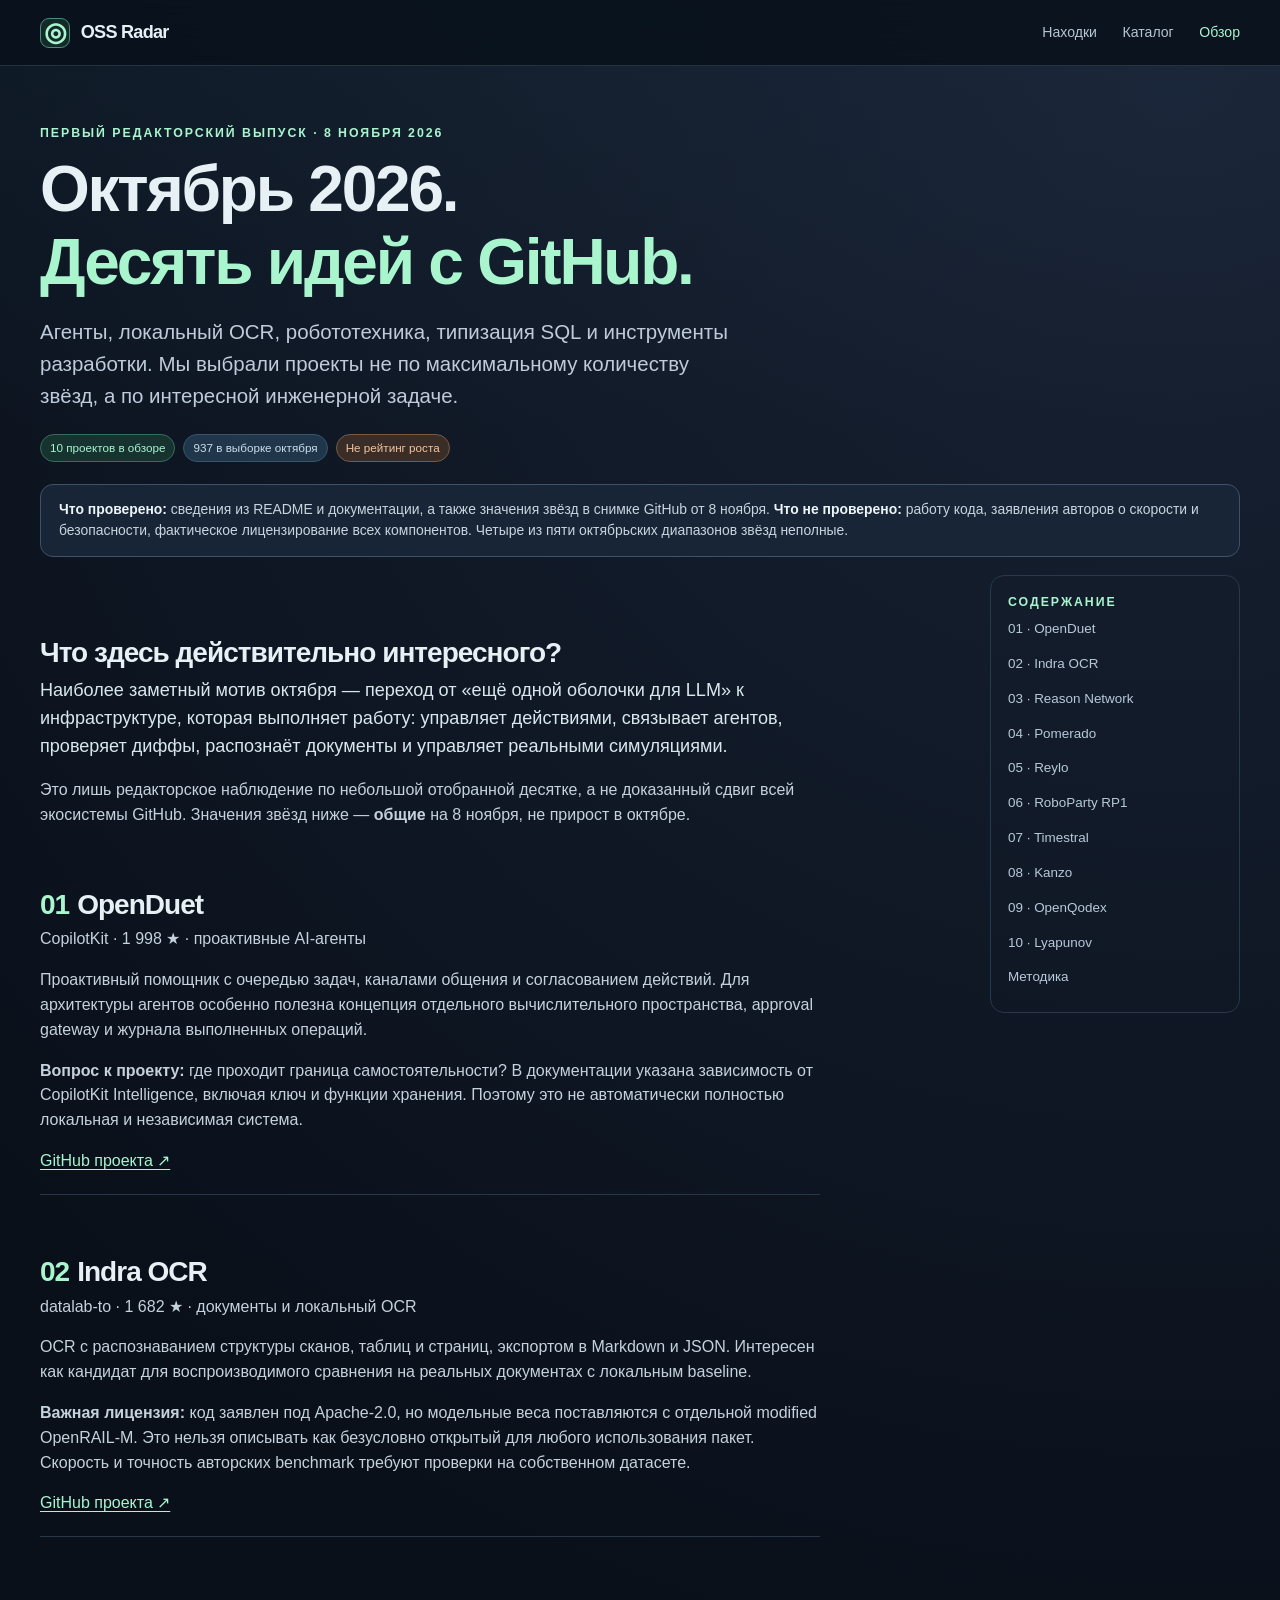
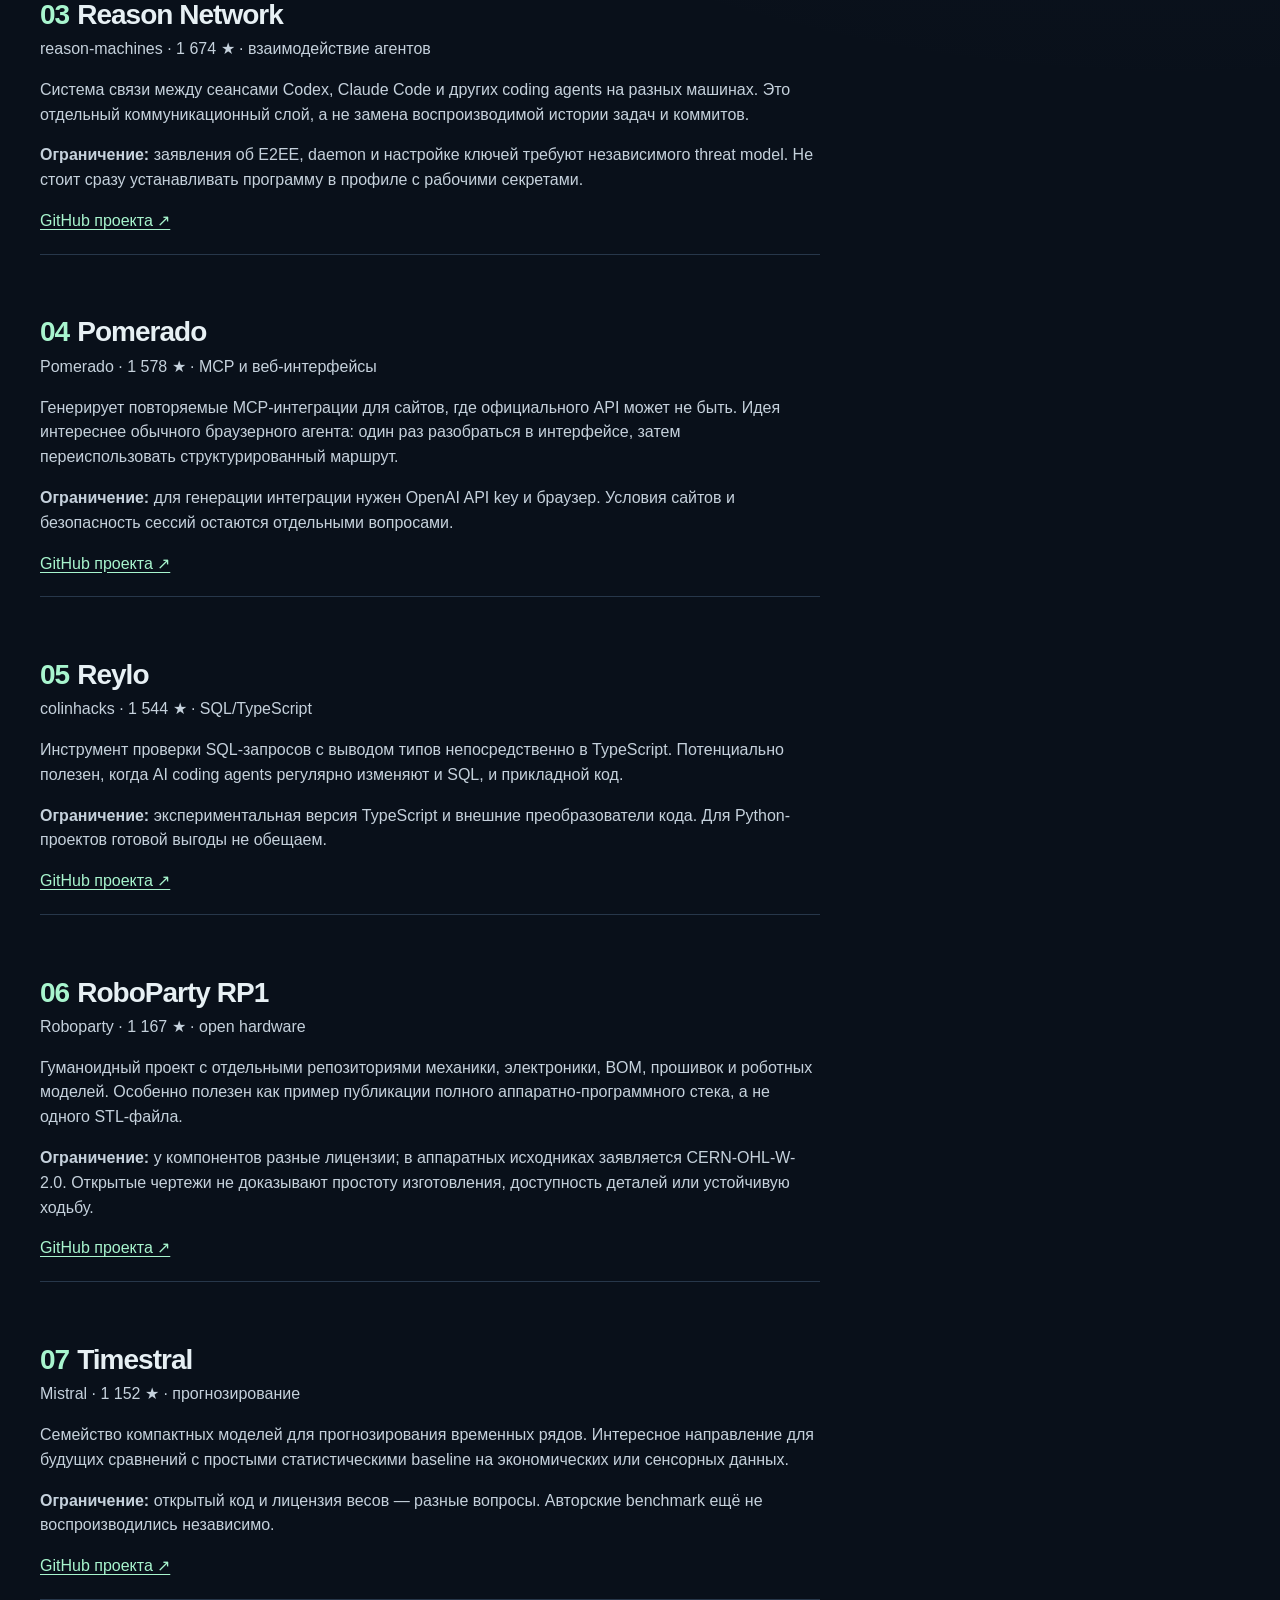
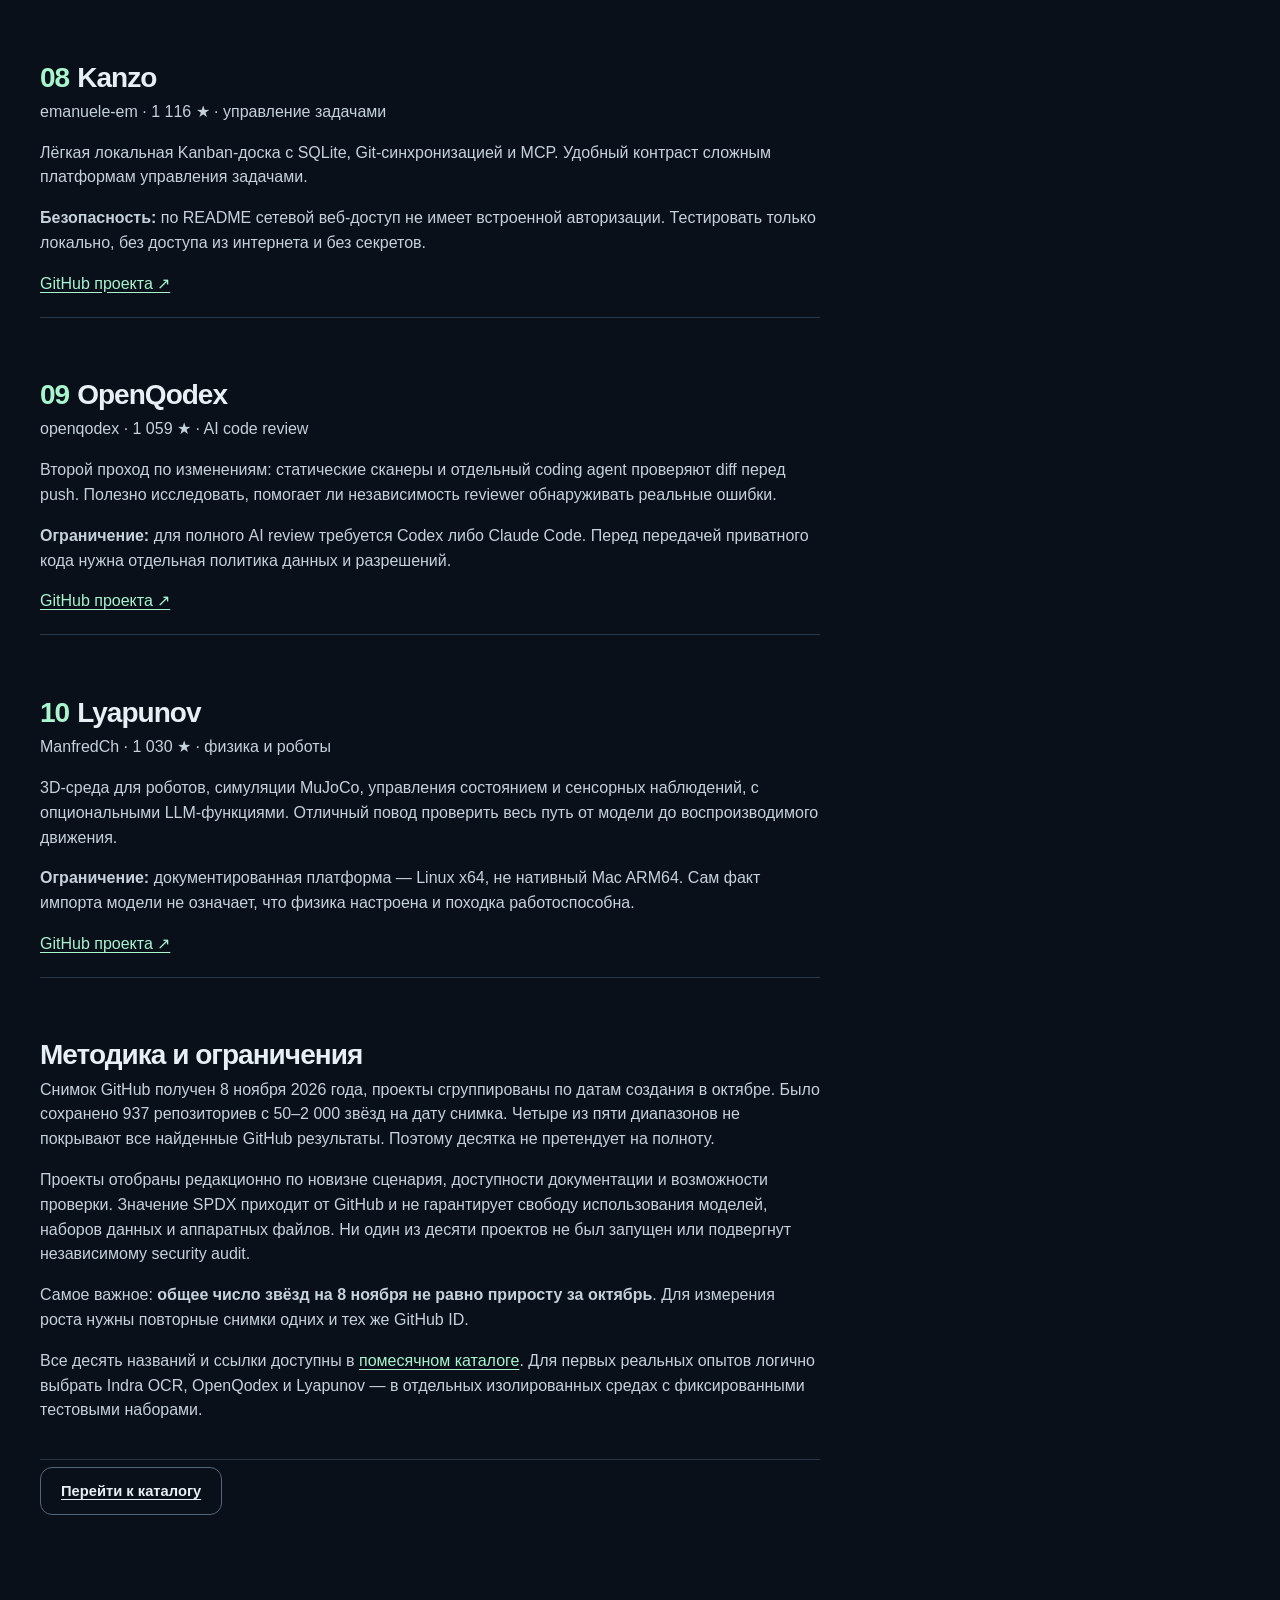
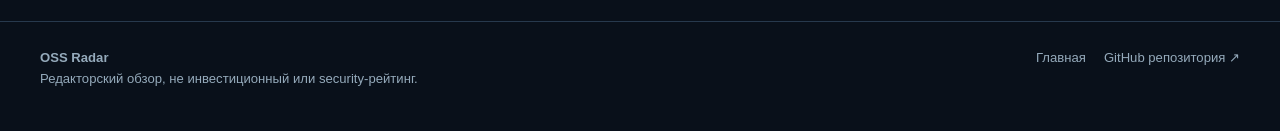
==== october.html @ a4816997 "feat: publish October 2026 editorial review with source links and limitations" ====
<!doctype html>
<html lang="ru">
<head>
<meta charset="utf-8"><meta name="viewport" content="width=device-width,initial-scale=1">
<meta name="theme-color" content="#09101a">
<meta name="description" content="OSS Radar: десять интересных проектов, появившихся на GitHub в октябре 2026 года. Возможности, ограничения и идеи для проверки.">
<meta http-equiv="Content-Security-Policy" content="default-src 'self'; style-src 'self'; img-src 'self' data:; script-src 'self'; object-src 'none'; base-uri 'self'">
<title>Октябрь 2026 — OSS Radar</title><link rel="stylesheet" href="./style.css">
</head>
<body>
<header class="site-header"><div class="container header-inner">
<a href="./index.html" class="brand"><span class="brand-mark" aria-hidden="true">◎</span> OSS Radar</a>
<nav class="nav" aria-label="Навигация"><a href="./index.html#featured">Находки</a><a href="./index.html#catalog">Каталог</a><a class="active" href="./october.html" aria-current="page">Обзор</a></nav>
</div></header>
<main>
<section class="container review-hero">
<div class="eyebrow">Первый редакторский выпуск · 8 ноября 2026</div>
<h1>Октябрь 2026.<br><span class="accent">Десять идей с GitHub.</span></h1>
<p class="hero-lead">Агенты, локальный OCR, робототехника, типизация SQL и инструменты разработки. Мы выбрали проекты не по максимальному количеству звёзд, а по интересной инженерной задаче.</p>
<div class="review-meta"><span class="tag green">10 проектов в обзоре</span><span class="tag">937 в выборке октября</span><span class="tag amber">Не рейтинг роста</span></div>
<aside class="notice"><strong>Что проверено:</strong> сведения из README и документации, а также значения звёзд в снимке GitHub от 8 ноября. <strong>Что не проверено:</strong> работу кода, заявления авторов о скорости и безопасности, фактическое лицензирование всех компонентов. Четыре из пяти октябрьских диапазонов звёзд неполные.</aside>
</section>
<div class="container review-layout">
<article class="prose">
<section>
<h2>Что здесь действительно интересного?</h2>
<p class="lead">Наиболее заметный мотив октября — переход от «ещё одной оболочки для LLM» к инфраструктуре, которая выполняет работу: управляет действиями, связывает агентов, проверяет диффы, распознаёт документы и управляет реальными симуляциями.</p>
<p>Это лишь редакторское наблюдение по небольшой отобранной десятке, а не доказанный сдвиг всей экосистемы GitHub. Значения звёзд ниже — <strong>общие</strong> на 8 ноября, не прирост в октябре.</p>
</section>
<section class="project-section" id="openduet">
<h2><span class="rank">01</span>OpenDuet</h2><p class="muted">CopilotKit · 1 998 ★ · проактивные AI-агенты</p>
<p>Проактивный помощник с очередью задач, каналами общения и согласованием действий. Для архитектуры агентов особенно полезна концепция отдельного вычислительного пространства, approval gateway и журнала выполненных операций.</p>
<p><strong>Вопрос к проекту:</strong> где проходит граница самостоятельности? В документации указана зависимость от CopilotKit Intelligence, включая ключ и функции хранения. Поэтому это не автоматически полностью локальная и независимая система.</p>
<a href="https://github.com/CopilotKit/OpenDuet" target="_blank" rel="noopener noreferrer">GitHub проекта ↗</a>
</section>
<section class="project-section" id="indra">
<h2><span class="rank">02</span>Indra OCR</h2><p class="muted">datalab-to · 1 682 ★ · документы и локальный OCR</p>
<p>OCR с распознаванием структуры сканов, таблиц и страниц, экспортом в Markdown и JSON. Интересен как кандидат для воспроизводимого сравнения на реальных документах с локальным baseline.</p>
<p><strong>Важная лицензия:</strong> код заявлен под Apache-2.0, но модельные веса поставляются с отдельной modified OpenRAIL-M. Это нельзя описывать как безусловно открытый для любого использования пакет. Скорость и точность авторских benchmark требуют проверки на собственном датасете.</p>
<a href="https://github.com/datalab-to/indra" target="_blank" rel="noopener noreferrer">GitHub проекта ↗</a>
</section>
<section class="project-section" id="reason">
<h2><span class="rank">03</span>Reason Network</h2><p class="muted">reason-machines · 1 674 ★ · взаимодействие агентов</p>
<p>Система связи между сеансами Codex, Claude Code и других coding agents на разных машинах. Это отдельный коммуникационный слой, а не замена воспроизводимой истории задач и коммитов.</p>
<p><strong>Ограничение:</strong> заявления об E2EE, daemon и настройке ключей требуют независимого threat model. Не стоит сразу устанавливать программу в профиле с рабочими секретами.</p>
<a href="https://github.com/reason-machines/reason-network" target="_blank" rel="noopener noreferrer">GitHub проекта ↗</a>
</section>
<section class="project-section" id="pomerado">
<h2><span class="rank">04</span>Pomerado</h2><p class="muted">Pomerado · 1 578 ★ · MCP и веб-интерфейсы</p>
<p>Генерирует повторяемые MCP-интеграции для сайтов, где официального API может не быть. Идея интереснее обычного браузерного агента: один раз разобраться в интерфейсе, затем переиспользовать структурированный маршрут.</p>
<p><strong>Ограничение:</strong> для генерации интеграции нужен OpenAI API key и браузер. Условия сайтов и безопасность сессий остаются отдельными вопросами.</p>
<a href="https://github.com/Pomerado/pomerado" target="_blank" rel="noopener noreferrer">GitHub проекта ↗</a>
</section>
<section class="project-section" id="reylo">
<h2><span class="rank">05</span>Reylo</h2><p class="muted">colinhacks · 1 544 ★ · SQL/TypeScript</p>
<p>Инструмент проверки SQL-запросов с выводом типов непосредственно в TypeScript. Потенциально полезен, когда AI coding agents регулярно изменяют и SQL, и прикладной код.</p>
<p><strong>Ограничение:</strong> экспериментальная версия TypeScript и внешние преобразователи кода. Для Python-проектов готовой выгоды не обещаем.</p>
<a href="https://github.com/colinhacks/reylo" target="_blank" rel="noopener noreferrer">GitHub проекта ↗</a>
</section>
<section class="project-section" id="rp1">
<h2><span class="rank">06</span>RoboParty RP1</h2><p class="muted">Roboparty · 1 167 ★ · open hardware</p>
<p>Гуманоидный проект с отдельными репозиториями механики, электроники, BOM, прошивок и роботных моделей. Особенно полезен как пример публикации полного аппаратно-программного стека, а не одного STL-файла.</p>
<p><strong>Ограничение:</strong> у компонентов разные лицензии; в аппаратных исходниках заявляется CERN-OHL-W-2.0. Открытые чертежи не доказывают простоту изготовления, доступность деталей или устойчивую ходьбу.</p>
<a href="https://github.com/Roboparty/RP1" target="_blank" rel="noopener noreferrer">GitHub проекта ↗</a>
</section>
<section class="project-section" id="timestral">
<h2><span class="rank">07</span>Timestral</h2><p class="muted">Mistral · 1 152 ★ · прогнозирование</p>
<p>Семейство компактных моделей для прогнозирования временных рядов. Интересное направление для будущих сравнений с простыми статистическими baseline на экономических или сенсорных данных.</p>
<p><strong>Ограничение:</strong> открытый код и лицензия весов — разные вопросы. Авторские benchmark ещё не воспроизводились независимо.</p>
<a href="https://github.com/mistralai/timestral" target="_blank" rel="noopener noreferrer">GitHub проекта ↗</a>
</section>
<section class="project-section" id="kanzo">
<h2><span class="rank">08</span>Kanzo</h2><p class="muted">emanuele-em · 1 116 ★ · управление задачами</p>
<p>Лёгкая локальная Kanban-доска с SQLite, Git-синхронизацией и MCP. Удобный контраст сложным платформам управления задачами.</p>
<p><strong>Безопасность:</strong> по README сетевой веб-доступ не имеет встроенной авторизации. Тестировать только локально, без доступа из интернета и без секретов.</p>
<a href="https://github.com/emanuele-em/kanzo" target="_blank" rel="noopener noreferrer">GitHub проекта ↗</a>
</section>
<section class="project-section" id="openqodex">
<h2><span class="rank">09</span>OpenQodex</h2><p class="muted">openqodex · 1 059 ★ · AI code review</p>
<p>Второй проход по изменениям: статические сканеры и отдельный coding agent проверяют diff перед push. Полезно исследовать, помогает ли независимость reviewer обнаруживать реальные ошибки.</p>
<p><strong>Ограничение:</strong> для полного AI review требуется Codex либо Claude Code. Перед передачей приватного кода нужна отдельная политика данных и разрешений.</p>
<a href="https://github.com/openqodex/openqodex" target="_blank" rel="noopener noreferrer">GitHub проекта ↗</a>
</section>
<section class="project-section" id="lyapunov">
<h2><span class="rank">10</span>Lyapunov</h2><p class="muted">ManfredCh · 1 030 ★ · физика и роботы</p>
<p>3D-среда для роботов, симуляции MuJoCo, управления состоянием и сенсорных наблюдений, с опциональными LLM-функциями. Отличный повод проверить весь путь от модели до воспроизводимого движения.</p>
<p><strong>Ограничение:</strong> документированная платформа — Linux x64, не нативный Mac ARM64. Сам факт импорта модели не означает, что физика настроена и походка работоспособна.</p>
<a href="https://github.com/ManfredCh/Lyapunov" target="_blank" rel="noopener noreferrer">GitHub проекта ↗</a>
</section>
<section id="method" class="project-section">
<h2>Методика и ограничения</h2>
<p>Снимок GitHub получен 8 ноября 2026 года, проекты сгруппированы по датам создания в октябре. Было сохранено 937 репозиториев с 50–2 000 звёзд на дату снимка. Четыре из пяти диапазонов не покрывают все найденные GitHub результаты. Поэтому десятка не претендует на полноту.</p>
<p>Проекты отобраны редакционно по новизне сценария, доступности документации и возможности проверки. Значение SPDX приходит от GitHub и не гарантирует свободу использования моделей, наборов данных и аппаратных файлов. Ни один из десяти проектов не был запущен или подвергнут независимому security audit.</p>
<p>Самое важное: <strong>общее число звёзд на 8 ноября не равно приросту за октябрь</strong>. Для измерения роста нужны повторные снимки одних и тех же GitHub ID.</p>
<p>Все десять названий и ссылки доступны в <a href="./index.html#catalog">помесячном каталоге</a>. Для первых реальных опытов логично выбрать Indra OCR, OpenQodex и Lyapunov — в отдельных изолированных средах с фиксированными тестовыми наборами.</p>
</section>
<p><a class="button secondary" href="./index.html#catalog">Перейти к каталогу</a></p>
</article>
<aside class="toc" aria-label="Содержание обзора">
<div class="eyebrow">Содержание</div>
<a href="#openduet">01 · OpenDuet</a><a href="#indra">02 · Indra OCR</a><a href="#reason">03 · Reason Network</a><a href="#pomerado">04 · Pomerado</a><a href="#reylo">05 · Reylo</a><a href="#rp1">06 · RoboParty RP1</a><a href="#timestral">07 · Timestral</a><a href="#kanzo">08 · Kanzo</a><a href="#openqodex">09 · OpenQodex</a><a href="#lyapunov">10 · Lyapunov</a><a href="#method">Методика</a>
</aside>
</div>
</main>
<footer class="site-footer"><div class="container footer-inner"><div><strong>OSS Radar</strong><div>Редакторский обзор, не инвестиционный или security-рейтинг.</div></div><div class="footer-links"><a href="./index.html">Главная</a><a href="https://github.com/Dmitry-dev-pet/oss-radar-site" target="_blank" rel="noopener noreferrer">GitHub репозитория ↗</a></div></div></footer>
</body></html>
---- style.css ----
/* OSS Radar — public static experience. No external fonts, scripts, or tracking. */
:root{color-scheme:dark;--bg:#09101a;--surface:#111c2a;--surface2:#162436;--line:#27394d;--text:#e7f0f4;--muted:#a0b2c2;--accent:#a8f5ce;--soft:#c4ccff;--warm:#f4c49e;--dark:#07100e;--max:1200px}
*{box-sizing:border-box}html{scroll-behavior:smooth}body{margin:0;background:radial-gradient(circle at 92% 2%,rgba(101,123,181,.17),transparent 32%),linear-gradient(180deg,#0c1722 0,#09101a 430px);font-family:Inter,ui-sans-serif,-apple-system,BlinkMacSystemFont,"Segoe UI",sans-serif;color:var(--text);line-height:1.55}
a{color:inherit;text-decoration:none}a:focus-visible,button:focus-visible,input:focus-visible,select:focus-visible{outline:3px solid var(--accent);outline-offset:3px}button,input,select{font:inherit}button{cursor:pointer}p{margin:.4em 0 1em}h1,h2,h3{line-height:1.14;letter-spacing:-.035em}h1{font-size:clamp(2.6rem,6vw,5.4rem);max-width:880px;margin:.15em 0 .28em}h2{font-size:clamp(1.8rem,3vw,2.8rem);margin:.18em 0}h3{font-size:1.17rem;margin:.15em 0}
.container{width:min(var(--max),calc(100% - 36px));margin-inline:auto}.muted{color:var(--muted)}.tiny{font-size:.82rem}.eyebrow{font-size:.77rem;text-transform:uppercase;letter-spacing:.16em;font-weight:750;color:var(--accent)}.brand{display:flex;gap:.67rem;align-items:center;font-size:1.13rem;font-weight:850;letter-spacing:-.04em}.brand-mark{height:30px;width:30px;display:grid;place-items:center;border-radius:9px;border:1px solid #4a8c79;color:var(--accent);background:#142a29;font-size:1.6rem;line-height:1}
.site-header{position:sticky;top:0;z-index:20;backdrop-filter:blur(18px);background:#09121ce8;border-bottom:1px solid #253341}.header-inner{min-height:65px;display:flex;gap:20px;align-items:center;justify-content:space-between}.nav{display:flex;align-items:center;gap:clamp(10px,2vw,28px);font-size:.88rem;color:#b6c5d2}.nav a:hover,.subtle-link:hover{color:var(--accent)}.nav a.active{color:var(--accent)}
.hero{padding:clamp(48px,9vw,104px) 0 40px}.hero-lead{font-size:clamp(1rem,2.1vw,1.28rem);color:#bfcbda;max-width:690px}.accent{color:var(--accent)}.hero-actions{display:flex;gap:12px;flex-wrap:wrap;margin-top:28px}.button{display:inline-flex;align-items:center;justify-content:center;gap:8px;border-radius:12px;padding:12px 20px;font-weight:730;font-size:.92rem;background:var(--accent);color:var(--dark);border:1px solid var(--accent);min-height:45px}.button:hover{filter:brightness(1.07)}.button.secondary{background:transparent;color:var(--text);border-color:#52667a}.button.secondary:hover{border-color:var(--accent);color:var(--accent)}
.stats{display:grid;grid-template-columns:repeat(3,minmax(0,1fr));gap:12px;margin:52px 0 0;max-width:760px}.stat{border-left:2px solid #436c62;padding:0 0 0 18px}.stat-number{font-size:clamp(1.55rem,3vw,2.4rem);font-weight:820;letter-spacing:-.05em;line-height:1.2}.stat-label{font-size:.81rem;color:var(--muted);margin-top:4px}
.notice{border:1px solid #405269;background:#172536;border-radius:13px;padding:14px 18px;color:#c8d5df;font-size:.87rem}.notice strong{color:#edf5fa}.section{padding:46px 0 52px}.section-head{display:flex;align-items:end;justify-content:space-between;gap:24px;margin-bottom:25px}.section-intro{max-width:690px;color:var(--muted)}.subtle-link{font-size:.9rem;color:var(--accent);font-weight:650;white-space:nowrap}
.featured-grid{display:grid;grid-template-columns:repeat(3,minmax(0,1fr));gap:14px}.feature-card,.project-card{border:1px solid var(--line);border-radius:16px;background:linear-gradient(145deg,#142234,#0e1927);padding:21px;min-width:0;transition:border-color .15s,transform .15s}.feature-card:hover,.project-card:hover{border-color:#627d85;transform:translateY(-2px)}.feature-card{display:flex;flex-direction:column;gap:10px;min-height:265px}.feature-top{display:flex;justify-content:space-between;gap:8px;align-items:center}.tag{display:inline-flex;align-items:center;font-size:.73rem;border-radius:30px;background:#20364a;border:1px solid #39536a;color:#caddea;padding:4px 9px;white-space:nowrap}.tag.amber{background:#3a2d27;border-color:#785a43;color:var(--warm)}.tag.green{color:var(--accent);border-color:#386c5f;background:#17332f}.stars{color:#edcf9f;font-size:.85rem;white-space:nowrap;font-variant-numeric:tabular-nums}.feature-card h3{font-size:1.4rem}.feature-card p{color:#c2cfdb;font-size:.9rem;margin:0}.feature-card .bottom{display:flex;align-items:center;justify-content:space-between;margin-top:auto;padding-top:10px;color:var(--accent);font-weight:700;font-size:.86rem}.section-cta{margin-top:18px}.compact-list{margin-top:14px;display:grid;grid-template-columns:repeat(2,minmax(0,1fr));gap:11px}.mini-feature{border:1px solid var(--line);border-radius:12px;padding:15px;background:var(--surface);display:flex;justify-content:space-between;gap:12px;align-items:center}.mini-feature .f-desc{font-size:.79rem;color:var(--muted);margin-top:3px}.mini-feature a{font-weight:750}.mini-feature a:hover{color:var(--accent)}.is-hidden{display:none!important}
.catalog-wrap{border-top:1px solid #233246}.filters{border:1px solid var(--line);background:var(--surface);border-radius:16px;padding:17px;margin-bottom:22px;display:grid;grid-template-columns:1.5fr 1fr 1fr 1fr;gap:12px}.field{display:flex;flex-direction:column;gap:6px}.field label{font-weight:650;font-size:.76rem;color:#bccddc}.field input,.field select{width:100%;height:44px;border:1px solid #40556b;background:#0b1826;color:var(--text);border-radius:9px;padding:0 12px;min-width:0}.field input::placeholder{color:#7f94a8}.filter-line{display:flex;align-items:center;justify-content:space-between;gap:15px;margin-bottom:14px;flex-wrap:wrap}.check-field{display:flex;align-items:center;gap:8px;font-size:.82rem;color:#b8c8d7}.check-field input{accent-color:#a8f5ce}.catalog-grid{display:grid;grid-template-columns:repeat(3,minmax(0,1fr));gap:12px}.project-card{display:flex;flex-direction:column;gap:10px;padding:17px;min-height:195px}.project-top{display:flex;gap:8px;align-items:start;justify-content:space-between}.repo-link{font-weight:750;overflow-wrap:anywhere}.repo-link:hover{color:var(--accent)}.project-desc{font-size:.86rem;line-height:1.52;color:#aebdcc;flex:1;margin:0;display:-webkit-box;-webkit-line-clamp:3;-webkit-box-orient:vertical;overflow:hidden}.project-meta{display:flex;gap:6px;align-items:center;flex-wrap:wrap}.project-meta .tag{font-size:.69rem;padding:3px 8px}.save{height:32px;width:32px;border:1px solid #45586a;background:#0f1b27;border-radius:8px;color:#a1b3c2;display:grid;place-items:center;flex-shrink:0}.save[aria-pressed=true]{color:var(--accent);border-color:#458477;background:#1a3932}.catalog-action{display:flex;justify-content:center;margin-top:23px}.no-results{padding:38px 14px;text-align:center;color:var(--muted);border:1px dashed var(--line);border-radius:13px}.loading{padding:30px;color:var(--muted)}
.method{display:grid;grid-template-columns:1fr 1fr;gap:25px}.method ul{padding-left:18px;color:var(--muted)}.method li{margin-bottom:11px}.method p{color:var(--muted)}.site-footer{border-top:1px solid var(--line);padding:26px 0 42px;color:#95aabb;font-size:.82rem}.footer-inner{display:flex;align-items:flex-start;justify-content:space-between;gap:20px}.footer-links{display:flex;gap:18px;flex-wrap:wrap}
.review-hero{padding:58px 0 18px}.review-hero h1{font-size:clamp(2.3rem,5vw,4.5rem)}.review-layout{display:grid;grid-template-columns:minmax(0,1fr) 250px;gap:36px;padding-bottom:90px}.prose{max-width:780px}.prose p{color:#c5d1dc}.prose h2{margin-top:2.2em;font-size:1.75rem}.prose h3{margin-top:1.6em}.prose a{color:var(--accent);text-decoration:underline;text-underline-offset:3px}.prose li{margin-bottom:10px;color:#c5d1dc}.toc{border:1px solid var(--line);border-radius:14px;padding:17px;height:max-content;position:sticky;top:85px}.toc a{display:block;color:#b7c9da;font-size:.84rem;padding:7px 0}.toc a:hover{color:var(--accent)}.prose .lead{font-size:1.13rem;color:#d8e7ed}.rank{display:inline-block;color:var(--accent);font-variant-numeric:tabular-nums;margin-right:8px}.project-section{border-bottom:1px solid #27374a;padding-bottom:20px;scroll-margin-top:85px}.review-meta{display:flex;gap:8px;flex-wrap:wrap;margin:22px 0}.review-table{width:100%;border-collapse:collapse;margin:20px 0;font-size:.86rem}.review-table th,.review-table td{border-bottom:1px solid var(--line);text-align:left;padding:10px}.review-table th{color:#b6c8d6}
@media(max-width:960px){.filters{grid-template-columns:1fr 1fr}.featured-grid{grid-template-columns:repeat(2,minmax(0,1fr))}.catalog-grid{grid-template-columns:repeat(2,minmax(0,1fr))}.review-layout{grid-template-columns:1fr}.toc{position:static;order:-1}.method{grid-template-columns:1fr}}
@media(max-width:600px){.container{width:calc(100% - 28px)}.header-inner{min-height:60px}.nav{gap:12px;font-size:.77rem}.nav a.optional{display:none}.hero{padding:52px 0 25px}.hero-actions .button{flex:1}.stats{gap:7px;margin:35px 0 0}.stat{padding-left:10px}.stat-number{font-size:1.45rem}.stat-label{font-size:.7rem}.section{padding:34px 0}.section-head{align-items:flex-start;flex-direction:column;gap:10px}.featured-grid,.catalog-grid,.compact-list{grid-template-columns:1fr}.feature-card{min-height:220px}.filters{grid-template-columns:1fr 1fr;padding:12px;gap:10px}.filters .search-field{grid-column:1/-1}.filter-line{align-items:start}.footer-inner{flex-direction:column}.review-hero{padding:35px 0 8px}.review-layout{gap:20px;padding-bottom:45px}.review-table{font-size:.76rem}.review-table th,.review-table td{padding:7px}.project-card{min-height:162px}}
@media(prefers-reduced-motion:reduce){html{scroll-behavior:auto}*{transition:none!important}}
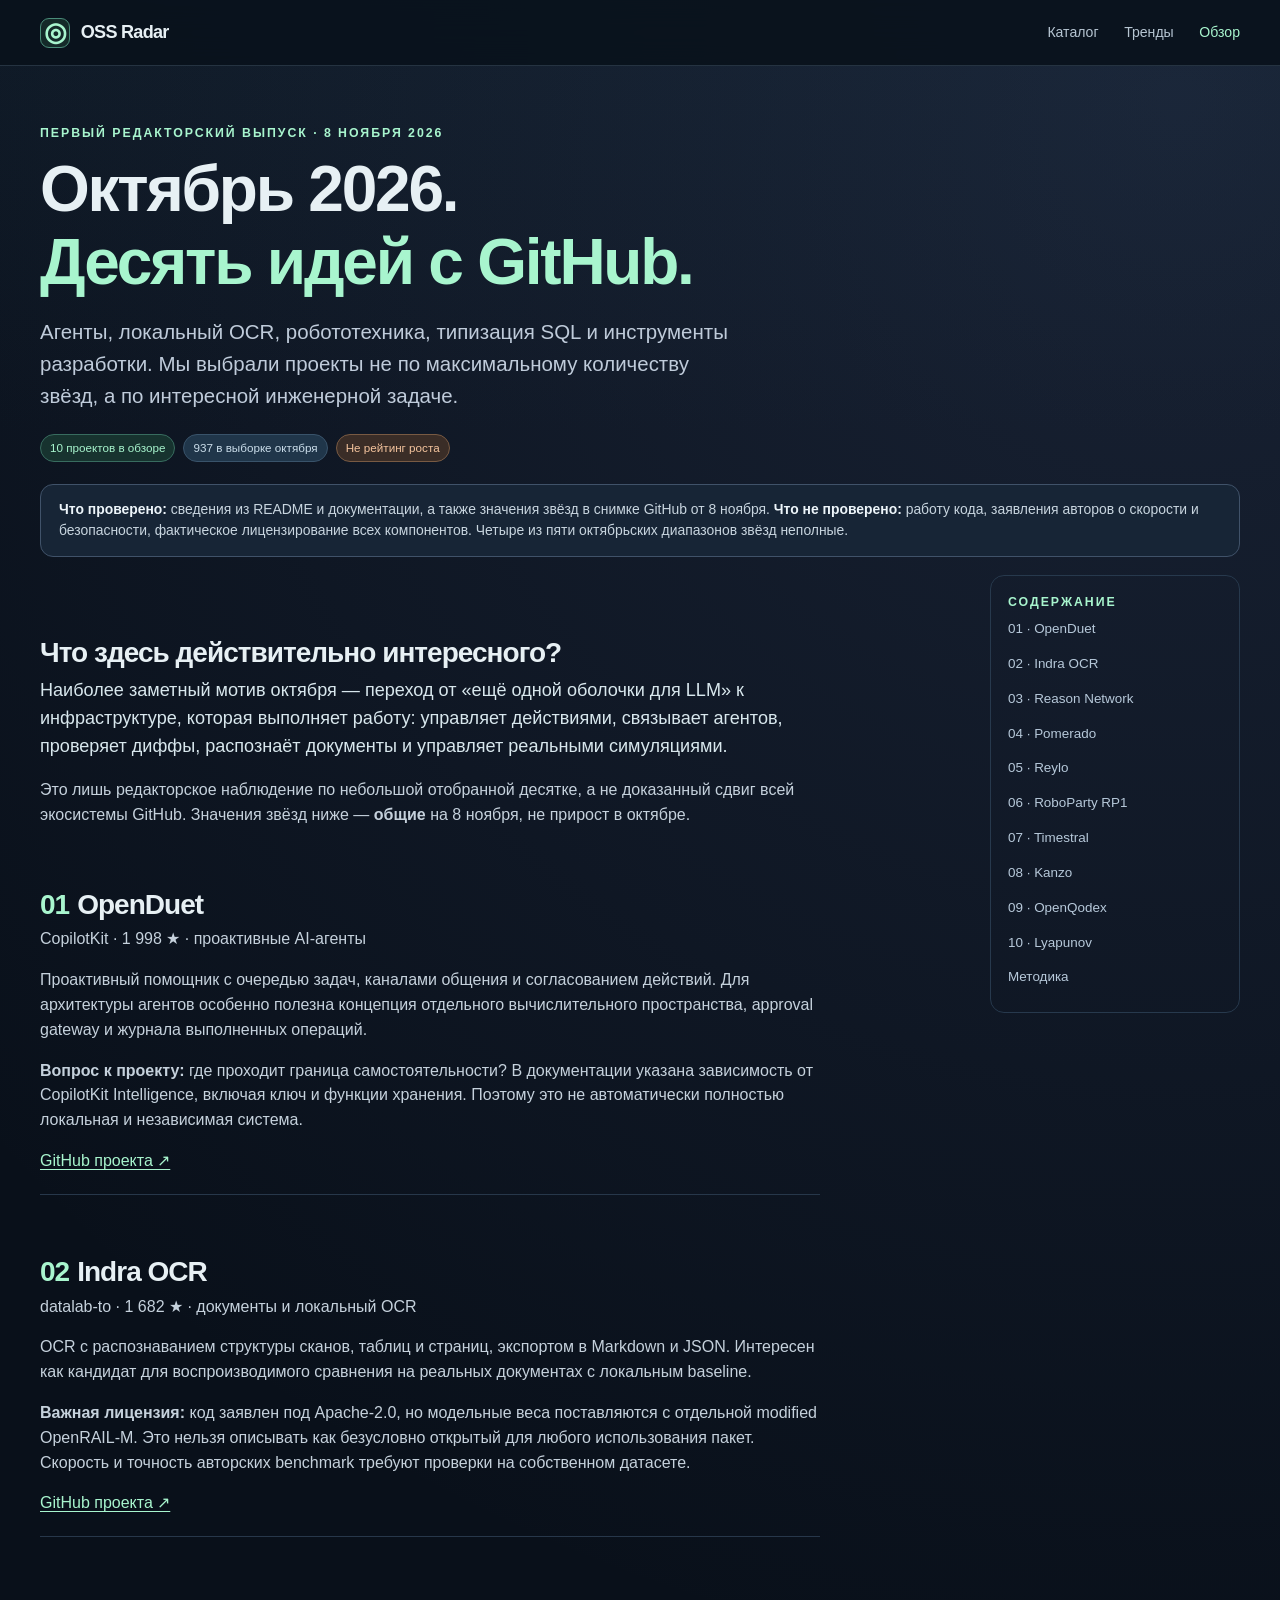
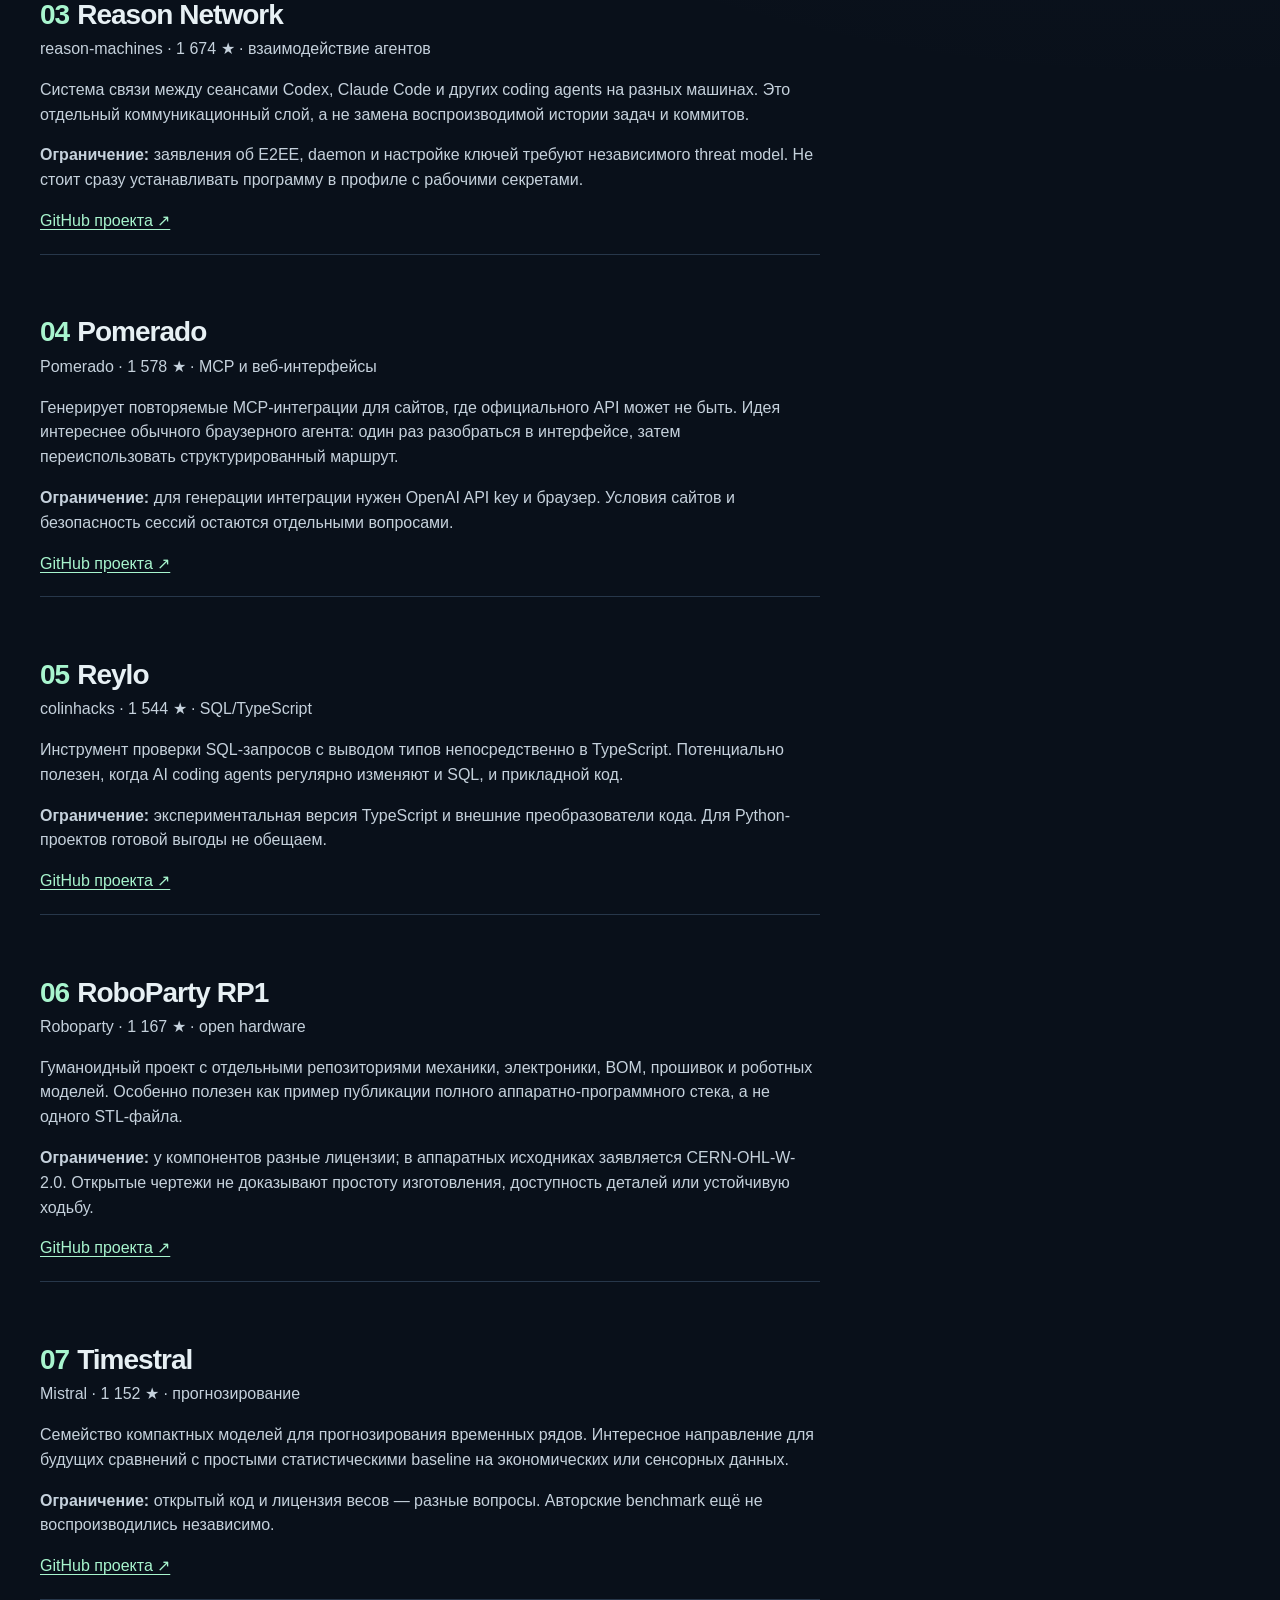
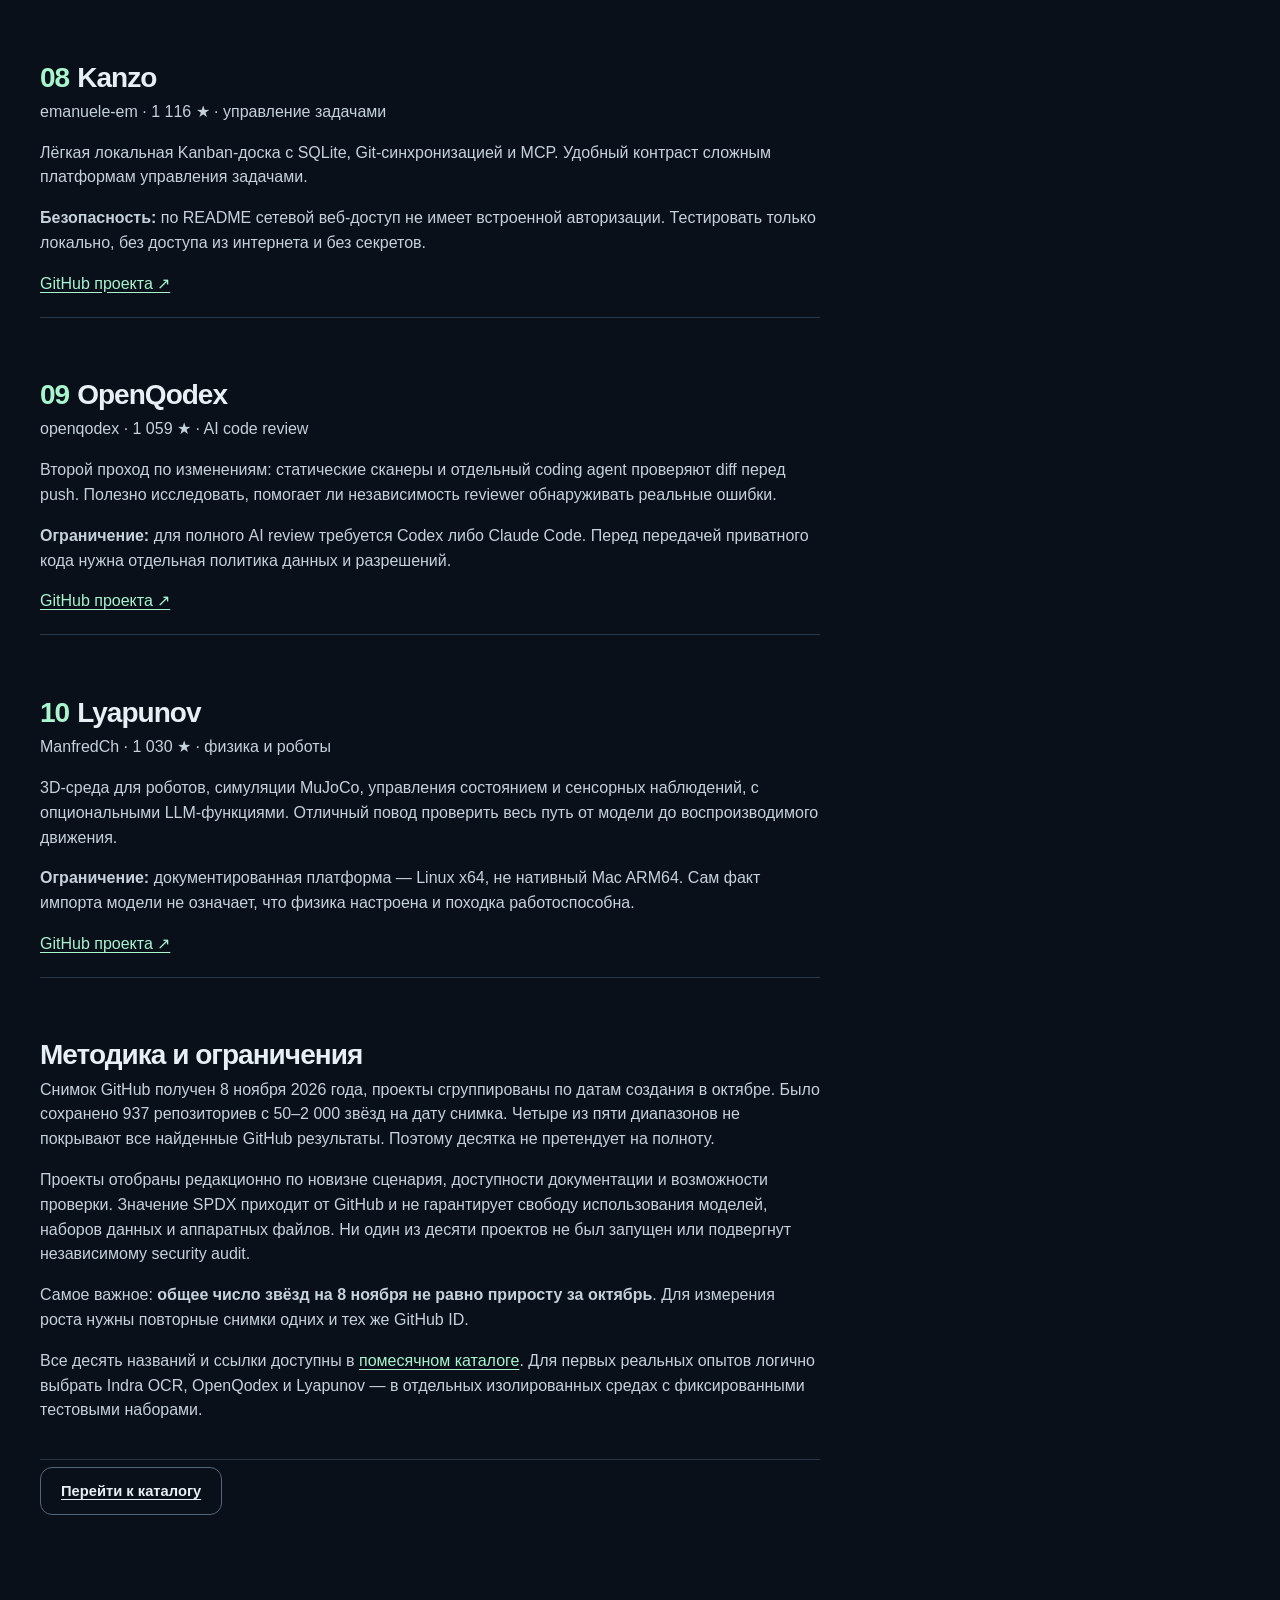
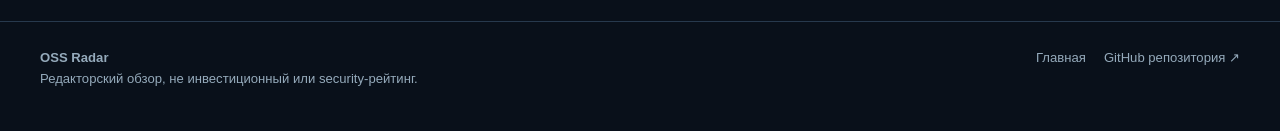
==== commit 64997527: "feat(oss-radar): wire open-source trends into site navigation [skip ci]" ====
--- a/october.html
+++ b/october.html
@@ -10,7 +10,7 @@
 <body>
 <header class="site-header"><div class="container header-inner">
 <a href="./index.html" class="brand"><span class="brand-mark" aria-hidden="true">◎</span> OSS Radar</a>
-<nav class="nav" aria-label="Навигация"><a href="./index.html#featured">Находки</a><a href="./index.html#catalog">Каталог</a><a class="active" href="./october.html" aria-current="page">Обзор</a></nav>
+<nav class="nav" aria-label="Навигация"><a href="./index.html#catalog">Каталог</a><a href="./trends.html">Тренды</a><a class="active" href="./october.html" aria-current="page">Обзор</a></nav>
 </div></header>
 <main>
 <section class="container review-hero">
